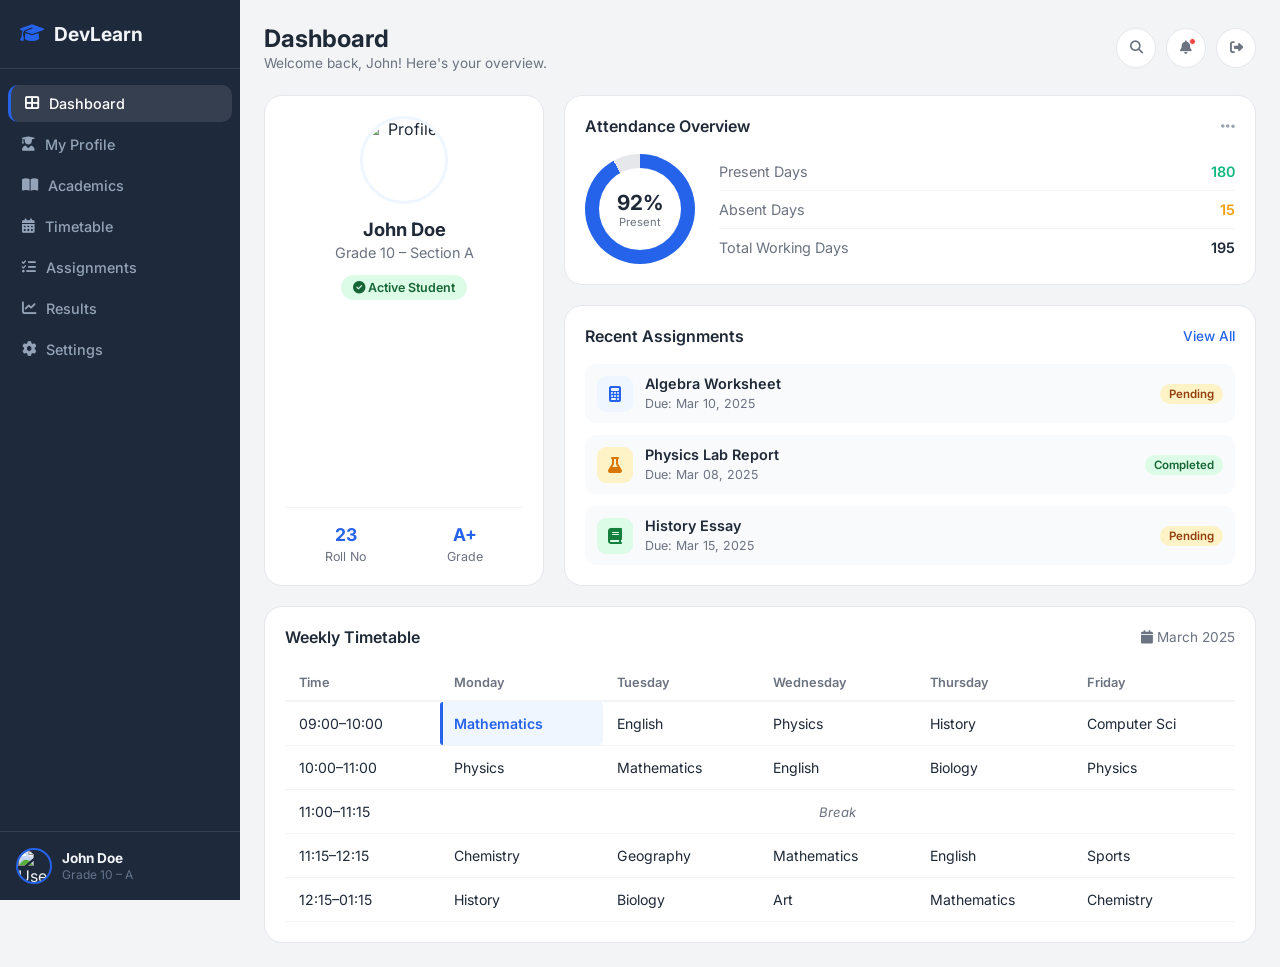
==== student_dashboard_responsive.html @ 27d44e16 "Add files via upload" ====
<!DOCTYPE html>
<html lang="en">

<head>
  <meta charset="UTF-8">
  <meta name="viewport" content="width=device-width, initial-scale=1.0">
  <title>DevLearn</title>
  <style>
    :root {
      --primary: #2563EB;
      --dark-blue: #1E40AF;
      --accent: #EFF6FF;
      --bg: #F3F4F6;
      --sidebar: #1E293B;
      --card: #fff;
      --text: #1F2937;
      --muted: #6B7280;
      --light: #F1F5F9;
      --success: #10B981;
      --warning: #F59E0B;
      --danger: #EF4444;
      --sw: 240px
    }

    * {
      margin: 0;
      padding: 0;
      box-sizing: border-box
    }

    body {
      font-family: 'Inter', sans-serif;
      background: var(--bg);
      color: var(--text);
      display: flex;
      min-height: 100vh
    }

    .sidebar {
      width: var(--sw);
      background: var(--sidebar);
      color: var(--light);
      display: flex;
      flex-direction: column;
      position: fixed;
      height: 100vh;
      left: 0;
      top: 0;
      z-index: 200;
      transition: transform .3s
    }

    .brand {
      padding: 22px 20px;
      font-size: 1.2rem;
      font-weight: 700;
      display: flex;
      align-items: center;
      gap: 10px;
      border-bottom: 1px solid rgba(255, 255, 255, .1)
    }

    .brand i {
      color: var(--primary)
    }

    .nav-links {
      list-style: none;
      padding: 16px 8px;
      flex-grow: 1;
      overflow-y: auto
    }

    .nav-links li {
      margin-bottom: 4px
    }

    .nav-links a {
      display: flex;
      align-items: center;
      gap: 10px;
      padding: 10px 14px;
      color: #94A3B8;
      text-decoration: none;
      border-radius: 10px;
      transition: all .2s;
      font-size: .9rem;
      font-weight: 500
    }

    .nav-links a:hover,
    .nav-links a.active {
      background: rgba(255, 255, 255, .1);
      color: #fff
    }

    .nav-links a.active {
      border-left: 3px solid var(--primary)
    }

    .user-mini {
      padding: 16px;
      border-top: 1px solid rgba(255, 255, 255, .1);
      display: flex;
      align-items: center;
      gap: 10px
    }

    .user-mini img {
      width: 36px;
      height: 36px;
      border-radius: 50%;
      object-fit: cover;
      border: 2px solid var(--primary)
    }

    .user-mini div {
      font-size: .85rem
    }

    .user-mini small {
      color: #64748B;
      font-size: .75rem
    }

    .overlay {
      display: none;
      position: fixed;
      inset: 0;
      background: rgba(0, 0, 0, .4);
      z-index: 150
    }

    .overlay.show {
      display: block
    }

    .main {
      margin-left: var(--sw);
      flex-grow: 1;
      padding: 24px;
      width: calc(100% - var(--sw));
      transition: margin .3s, width .3s
    }

    .topbar {
      display: flex;
      justify-content: space-between;
      align-items: center;
      margin-bottom: 24px;
      gap: 12px
    }

    .page-title h1 {
      font-size: 1.5rem;
      font-weight: 700
    }

    .page-title p {
      color: var(--muted);
      font-size: .85rem;
      margin-top: 2px
    }

    .top-actions {
      display: flex;
      gap: 10px;
      flex-shrink: 0
    }

    .icon-btn {
      width: 40px;
      height: 40px;
      border-radius: 50%;
      background: #fff;
      border: 1px solid #E5E7EB;
      display: flex;
      align-items: center;
      justify-content: center;
      color: var(--muted);
      cursor: pointer;
      transition: all .2s;
      position: relative
    }

    .icon-btn:hover {
      color: var(--primary)
    }

    .badge-dot {
      position: absolute;
      top: 9px;
      right: 9px;
      width: 7px;
      height: 7px;
      background: var(--danger);
      border-radius: 50%;
      border: 1px solid #fff
    }

    .hamburger {
      display: none;
      background: none;
      border: none;
      font-size: 1.3rem;
      cursor: pointer;
      color: var(--text);
      padding: 6px;
      border-radius: 8px
    }

    .grid {
      display: grid;
      grid-template-columns: 280px 1fr;
      gap: 20px
    }

    .card {
      background: #fff;
      border-radius: 18px;
      padding: 20px;
      border: 1px solid #E5E7EB;
      transition: box-shadow .2s
    }

    .card:hover {
      box-shadow: 0 4px 12px rgba(0, 0, 0, .08)
    }

    .card-header {
      display: flex;
      justify-content: space-between;
      align-items: center;
      margin-bottom: 18px
    }

    .card-title {
      font-size: 1rem;
      font-weight: 600
    }

    .profile-card {
      grid-row: span 2;
      text-align: center;
      display: flex;
      flex-direction: column;
      align-items: center
    }

    .profile-img {
      width: 88px;
      height: 88px;
      border-radius: 50%;
      object-fit: cover;
      margin-bottom: 14px;
      border: 3px solid var(--accent)
    }

    .profile-name {
      font-size: 1.15rem;
      font-weight: 700;
      margin-bottom: 4px
    }

    .profile-class {
      color: var(--muted);
      margin-bottom: 14px;
      font-size: .9rem
    }

    .status-badge {
      background: #DCFCE7;
      color: #166534;
      padding: 5px 12px;
      border-radius: 20px;
      font-size: .78rem;
      font-weight: 600;
      margin-bottom: 20px;
      display: inline-block
    }

    .profile-stats {
      width: 100%;
      display: flex;
      justify-content: space-around;
      margin-top: auto;
      padding-top: 16px;
      border-top: 1px solid #F3F4F6
    }

    .stat-item h4 {
      font-size: 1.1rem;
      font-weight: 700;
      color: var(--primary)
    }

    .stat-item span {
      font-size: .78rem;
      color: var(--muted)
    }

    .att-wrap {
      display: flex;
      align-items: center;
      gap: 24px;
      flex-wrap: wrap
    }

    .progress-circle {
      position: relative;
      width: 110px;
      height: 110px;
      border-radius: 50%;
      background: conic-gradient(var(--primary) 0% 92%, #E5E7EB 92% 100%);
      display: flex;
      align-items: center;
      justify-content: center;
      flex-shrink: 0
    }

    .progress-inner {
      width: 82px;
      height: 82px;
      background: #fff;
      border-radius: 50%;
      display: flex;
      align-items: center;
      justify-content: center;
      flex-direction: column
    }

    .progress-inner span {
      font-size: 1.3rem;
      font-weight: 700
    }

    .progress-inner small {
      font-size: .7rem;
      color: var(--muted)
    }

    .att-details {
      flex-grow: 1;
      min-width: 160px
    }

    .detail-row {
      display: flex;
      justify-content: space-between;
      margin-bottom: 10px;
      padding-bottom: 10px;
      border-bottom: 1px solid #F3F4F6;
      font-size: .9rem
    }

    .detail-row:last-child {
      border-bottom: none;
      margin-bottom: 0;
      padding-bottom: 0
    }

    .detail-label {
      color: var(--muted)
    }

    .detail-value {
      font-weight: 600
    }

    .text-success {
      color: var(--success)
    }

    .text-warning {
      color: var(--warning)
    }

    .asgn-list {
      display: flex;
      flex-direction: column;
      gap: 12px
    }

    .asgn-item {
      display: flex;
      align-items: center;
      justify-content: space-between;
      padding: 11px 12px;
      background: #F8FAFC;
      border-radius: 11px;
      transition: background .2s;
      gap: 10px
    }

    .asgn-item:hover {
      background: #F1F5F9
    }

    .asgn-info {
      display: flex;
      align-items: center;
      gap: 12px;
      min-width: 0
    }

    .subj-icon {
      width: 36px;
      height: 36px;
      background: var(--accent);
      color: var(--primary);
      border-radius: 9px;
      display: flex;
      align-items: center;
      justify-content: center;
      font-size: 1rem;
      flex-shrink: 0
    }

    .asgn-text h5 {
      font-size: .9rem;
      font-weight: 600;
      white-space: nowrap;
      overflow: hidden;
      text-overflow: ellipsis
    }

    .asgn-text small {
      color: var(--muted);
      font-size: .78rem
    }

    .badge-completed {
      background: #DCFCE7;
      color: #166534;
      padding: 3px 9px;
      border-radius: 20px;
      font-size: .72rem;
      font-weight: 600;
      white-space: nowrap
    }

    .badge-pending {
      background: #FEF3C7;
      color: #92400E;
      padding: 3px 9px;
      border-radius: 20px;
      font-size: .72rem;
      font-weight: 600;
      white-space: nowrap
    }

    .timetable {
      grid-column: 1/-1
    }

    .tt-wrap {
      overflow-x: auto;
      -webkit-overflow-scrolling: touch
    }

    table {
      width: 100%;
      border-collapse: collapse;
      min-width: 520px
    }

    th {
      text-align: left;
      padding: 10px 14px;
      color: var(--muted);
      font-size: .8rem;
      font-weight: 600;
      border-bottom: 2px solid #F3F4F6;
      white-space: nowrap
    }

    td {
      padding: 13px 14px;
      font-size: .88rem;
      border-bottom: 1px solid #F3F4F6;
      white-space: nowrap
    }

    .current-day {
      background: var(--accent);
      color: var(--primary);
      font-weight: 600;
      border-radius: 6px
    }

    .current-period {
      position: relative
    }

    .current-period::after {
      content: '';
      position: absolute;
      left: 0;
      top: 0;
      bottom: 0;
      width: 3px;
      background: var(--primary);
      border-radius: 3px 0 0 3px
    }

    @media(max-width:900px) {
      .grid {
        grid-template-columns: 1fr
      }

      .profile-card {
        grid-row: auto
      }
    }

    @media(max-width:768px) {
      .sidebar {
        transform: translateX(-100%)
      }

      .sidebar.open {
        transform: translateX(0)
      }

      .main {
        margin-left: 0;
        width: 100%;
        padding: 16px
      }

      .hamburger {
        display: flex;
        align-items: center;
        justify-content: center
      }

      .timetable {
        grid-column: auto
      }
    }

    @media(max-width:480px) {
      .att-wrap {
        flex-direction: column;
        align-items: flex-start
      }

      .progress-circle {
        align-self: center
      }

      .att-details {
        width: 100%
      }

      .page-title h1 {
        font-size: 1.2rem
      }

      .top-actions .icon-btn:not(:last-child) {
        display: none
      }
    }
  </style>
  <link rel="stylesheet" href="https://cdnjs.cloudflare.com/ajax/libs/font-awesome/6.4.0/css/all.min.css">
  <link href="https://fonts.googleapis.com/css2?family=Inter:wght@400;500;600;700&display=swap" rel="stylesheet">

</head>

<body>
  <div class="overlay" id="overlay" onclick="closeSidebar()"></div>

  <nav class="sidebar" id="sidebar">
    <div class="brand"><i class="fas fa-graduation-cap"></i>DevLearn</div>
    <ul class="nav-links">
      <li><a href="#" class="active"><i class="fas fa-th-large"></i> Dashboard</a></li>
      <li><a href="#"><i class="fas fa-user-graduate"></i> My Profile</a></li>
      <li><a href="#"><i class="fas fa-book-open"></i> Academics</a></li>
      <li><a href="#"><i class="fas fa-calendar-alt"></i> Timetable</a></li>
      <li><a href="#"><i class="fas fa-tasks"></i> Assignments</a></li>
      <li><a href="#"><i class="fas fa-chart-line"></i> Results</a></li>
      <li><a href="#"><i class="fas fa-cog"></i> Settings</a></li>
    </ul>
    <div class="user-mini">
      <img src="https://picsum.photos/seed/student1/100/100" alt="User">
      <div><strong>John Doe</strong><br><small>Grade 10 – A</small></div>
    </div>
  </nav>

  <main class="main" id="main">
    <header class="topbar">
      <div style="display:flex;align-items:center;gap:12px">
        <button class="hamburger" id="menuBtn" onclick="toggleSidebar()"><i class="fas fa-bars"></i></button>
        <div class="page-title">
          <h1>Dashboard</h1>
          <p>Welcome back, John! Here's your overview.</p>
        </div>
      </div>
      <div class="top-actions">
        <button class="icon-btn"><i class="fas fa-search"></i></button>
        <button class="icon-btn"><i class="fas fa-bell"></i><span class="badge-dot"></span></button>
        <button class="icon-btn"><i class="fas fa-sign-out-alt"></i></button>
      </div>
    </header>

    <div class="grid">
      <div class="card profile-card">
        <img src="https://picsum.photos/seed/student1/200/200" alt="Profile" class="profile-img">
        <h2 class="profile-name">John Doe</h2>
        <p class="profile-class">Grade 10 – Section A</p>
        <span class="status-badge"><i class="fas fa-check-circle"></i> Active Student</span>
        <div class="profile-stats">
          <div class="stat-item">
            <h4>23</h4><span>Roll No</span>
          </div>
          <div class="stat-item">
            <h4>A+</h4><span>Grade</span>
          </div>
        </div>
      </div>

      <div class="card">
        <div class="card-header">
          <h3 class="card-title">Attendance Overview</h3>
          <i class="fas fa-ellipsis-h" style="color:#9CA3AF;cursor:pointer"></i>
        </div>
        <div class="att-wrap">
          <div class="progress-circle">
            <div class="progress-inner"><span>92%</span><small>Present</small></div>
          </div>
          <div class="att-details">
            <div class="detail-row"><span class="detail-label">Present Days</span><span
                class="detail-value text-success">180</span></div>
            <div class="detail-row"><span class="detail-label">Absent Days</span><span
                class="detail-value text-warning">15</span></div>
            <div class="detail-row"><span class="detail-label">Total Working Days</span><span
                class="detail-value">195</span></div>
          </div>
        </div>
      </div>

      <div class="card">
        <div class="card-header">
          <h3 class="card-title">Recent Assignments</h3>
          <a href="#" style="color:var(--primary);text-decoration:none;font-size:.85rem;font-weight:500">View All</a>
        </div>
        <div class="asgn-list">
          <div class="asgn-item">
            <div class="asgn-info">
              <div class="subj-icon"><i class="fas fa-calculator"></i></div>
              <div class="asgn-text">
                <h5>Algebra Worksheet</h5><small>Due: Mar 10, 2025</small>
              </div>
            </div>
            <span class="badge-pending">Pending</span>
          </div>
          <div class="asgn-item">
            <div class="asgn-info">
              <div class="subj-icon" style="background:#FEF3C7;color:#D97706"><i class="fas fa-flask"></i></div>
              <div class="asgn-text">
                <h5>Physics Lab Report</h5><small>Due: Mar 08, 2025</small>
              </div>
            </div>
            <span class="badge-completed">Completed</span>
          </div>
          <div class="asgn-item">
            <div class="asgn-info">
              <div class="subj-icon" style="background:#DCFCE7;color:#15803D"><i class="fas fa-book"></i></div>
              <div class="asgn-text">
                <h5>History Essay</h5><small>Due: Mar 15, 2025</small>
              </div>
            </div>
            <span class="badge-pending">Pending</span>
          </div>
        </div>
      </div>

      <div class="card timetable">
        <div class="card-header">
          <h3 class="card-title">Weekly Timetable</h3>
          <span style="font-size:.85rem;color:var(--muted)"><i class="fas fa-calendar"></i> March 2025</span>
        </div>
        <div class="tt-wrap">
          <table>
            <thead>
              <tr>
                <th>Time</th>
                <th>Monday</th>
                <th>Tuesday</th>
                <th>Wednesday</th>
                <th>Thursday</th>
                <th>Friday</th>
              </tr>
            </thead>
            <tbody>
              <tr>
                <td>09:00–10:00</td>
                <td class="current-day current-period">Mathematics</td>
                <td>English</td>
                <td>Physics</td>
                <td>History</td>
                <td>Computer Sci</td>
              </tr>
              <tr>
                <td>10:00–11:00</td>
                <td>Physics</td>
                <td>Mathematics</td>
                <td>English</td>
                <td>Biology</td>
                <td>Physics</td>
              </tr>
              <tr>
                <td>11:00–11:15</td>
                <td colspan="5" style="text-align:center;color:var(--muted);font-size:.82rem;font-style:italic">Break
                </td>
              </tr>
              <tr>
                <td>11:15–12:15</td>
                <td>Chemistry</td>
                <td>Geography</td>
                <td>Mathematics</td>
                <td>English</td>
                <td>Sports</td>
              </tr>
              <tr>
                <td>12:15–01:15</td>
                <td>History</td>
                <td>Biology</td>
                <td>Art</td>
                <td>Mathematics</td>
                <td>Chemistry</td>
              </tr>
            </tbody>
          </table>
        </div>
      </div>
    </div>
  </main>
  <script>
    function toggleSidebar() {
      const s = document.getElementById('sidebar');
      const o = document.getElementById('overlay');
      s.classList.toggle('open');
      o.classList.toggle('show');
    }
    function closeSidebar() {
      document.getElementById('sidebar').classList.remove('open');
      document.getElementById('overlay').classList.remove('show');
    }
    window.addEventListener('resize', () => {
      if (window.innerWidth > 768) closeSidebar();
    });
  </script>
</body>

</html>
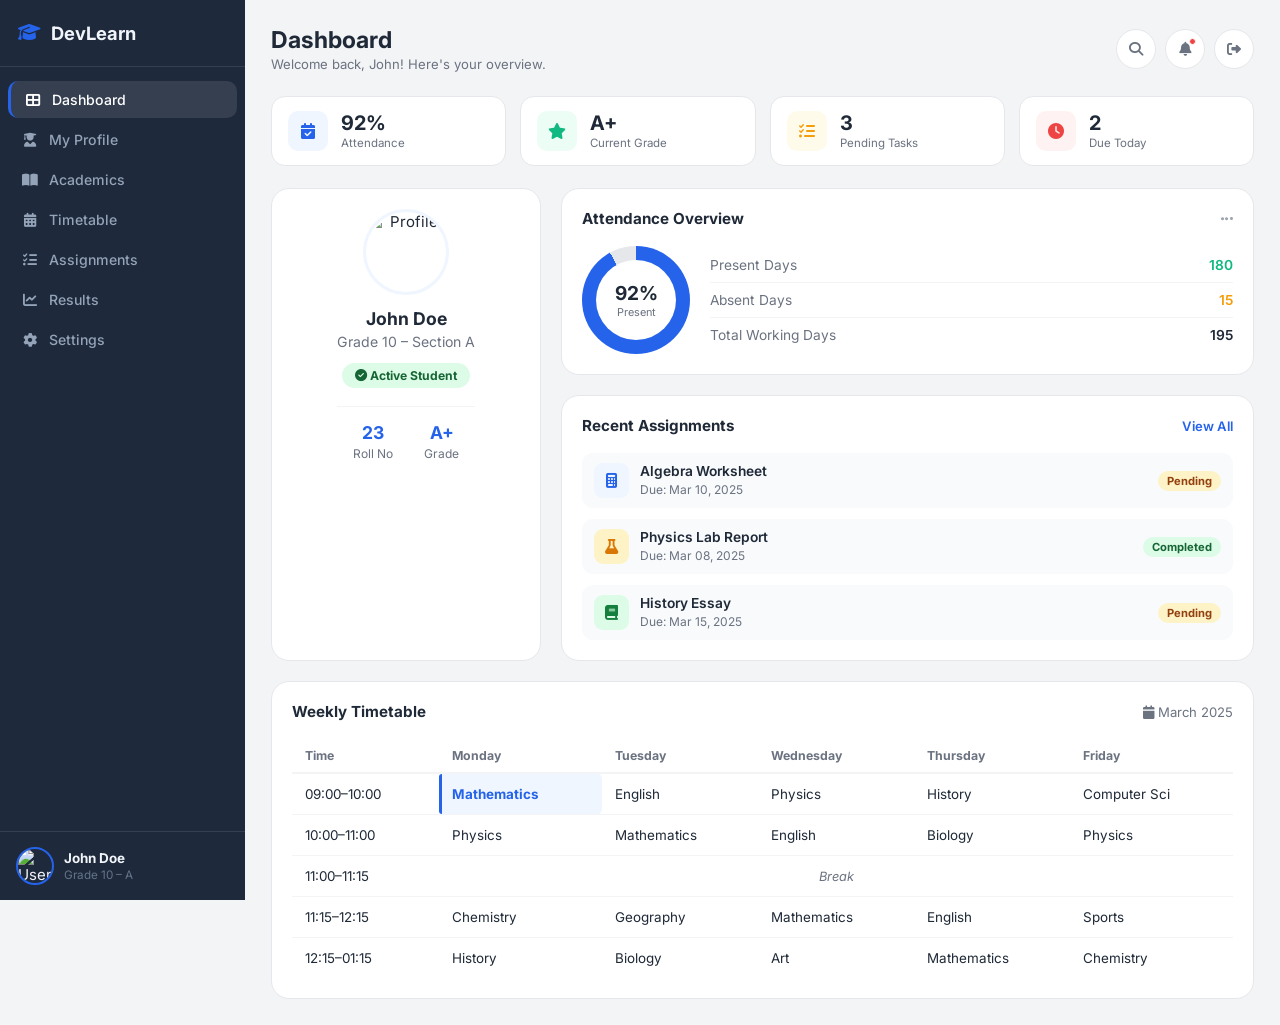
==== commit af1aa7a6: "Update student_dashboard_responsive.html" ====
--- a/student_dashboard_responsive.html
+++ b/student_dashboard_responsive.html
@@ -4,7 +4,7 @@
 <head>
   <meta charset="UTF-8">
   <meta name="viewport" content="width=device-width, initial-scale=1.0">
-  <title>DevLearn</title>
+  <title>Document</title>
   <style>
     :root {
       --primary: #2563EB;
@@ -19,7 +19,7 @@
       --success: #10B981;
       --warning: #F59E0B;
       --danger: #EF4444;
-      --sw: 240px
+      --sw: 245px
     }
 
     * {
@@ -33,9 +33,11 @@
       background: var(--bg);
       color: var(--text);
       display: flex;
-      min-height: 100vh
-    }
-
+      min-height: 100vh;
+      font-size: 15px
+    }
+
+    /* ── SIDEBAR ── */
     .sidebar {
       width: var(--sw);
       background: var(--sidebar);
@@ -47,45 +49,53 @@
       left: 0;
       top: 0;
       z-index: 200;
-      transition: transform .3s
+      transition: transform .3s ease;
+      overflow-y: auto
     }
 
     .brand {
-      padding: 22px 20px;
-      font-size: 1.2rem;
+      padding: 22px 18px;
+      font-size: 1.15rem;
       font-weight: 700;
       display: flex;
       align-items: center;
       gap: 10px;
-      border-bottom: 1px solid rgba(255, 255, 255, .1)
+      border-bottom: 1px solid rgba(255, 255, 255, .1);
+      flex-shrink: 0
     }
 
     .brand i {
-      color: var(--primary)
+      color: var(--primary);
+      font-size: 18px
     }
 
     .nav-links {
       list-style: none;
-      padding: 16px 8px;
-      flex-grow: 1;
-      overflow-y: auto
+      padding: 14px 8px;
+      flex-grow: 1
     }
 
     .nav-links li {
-      margin-bottom: 4px
+      margin-bottom: 3px
     }
 
     .nav-links a {
       display: flex;
       align-items: center;
-      gap: 10px;
+      gap: 11px;
       padding: 10px 14px;
       color: #94A3B8;
       text-decoration: none;
       border-radius: 10px;
       transition: all .2s;
-      font-size: .9rem;
+      font-size: .88rem;
       font-weight: 500
+    }
+
+    .nav-links a i {
+      font-size: 14px;
+      width: 16px;
+      text-align: center
     }
 
     .nav-links a:hover,
@@ -99,35 +109,46 @@
     }
 
     .user-mini {
-      padding: 16px;
+      padding: 15px 16px;
       border-top: 1px solid rgba(255, 255, 255, .1);
       display: flex;
       align-items: center;
-      gap: 10px
+      gap: 10px;
+      flex-shrink: 0
     }
 
     .user-mini img {
-      width: 36px;
-      height: 36px;
+      width: 38px;
+      height: 38px;
       border-radius: 50%;
       object-fit: cover;
-      border: 2px solid var(--primary)
-    }
-
-    .user-mini div {
-      font-size: .85rem
+      border: 2px solid var(--primary);
+      flex-shrink: 0
+    }
+
+    .user-mini .u-info {
+      font-size: .84rem;
+      min-width: 0
+    }
+
+    .user-mini .u-info strong {
+      display: block;
+      white-space: nowrap;
+      overflow: hidden;
+      text-overflow: ellipsis
     }
 
     .user-mini small {
       color: #64748B;
-      font-size: .75rem
-    }
-
+      font-size: .73rem
+    }
+
+    /* ── OVERLAY ── */
     .overlay {
       display: none;
       position: fixed;
       inset: 0;
-      background: rgba(0, 0, 0, .4);
+      background: rgba(0, 0, 0, .45);
       z-index: 150
     }
 
@@ -135,36 +156,64 @@
       display: block
     }
 
+    /* ── MAIN ── */
     .main {
       margin-left: var(--sw);
       flex-grow: 1;
-      padding: 24px;
-      width: calc(100% - var(--sw));
-      transition: margin .3s, width .3s
-    }
-
+      padding: 26px;
+      width: calc(100% - var(--sw))
+    }
+
+    /* ── TOPBAR ── */
     .topbar {
       display: flex;
       justify-content: space-between;
       align-items: center;
       margin-bottom: 24px;
-      gap: 12px
+      gap: 10px;
+      flex-wrap: wrap
+    }
+
+    .topbar-left {
+      display: flex;
+      align-items: center;
+      gap: 12px;
+      min-width: 0
+    }
+
+    .hamburger {
+      display: none;
+      background: none;
+      border: none;
+      font-size: 1.25rem;
+      cursor: pointer;
+      color: var(--text);
+      padding: 7px;
+      border-radius: 8px;
+      line-height: 1;
+      flex-shrink: 0
     }
 
     .page-title h1 {
-      font-size: 1.5rem;
-      font-weight: 700
+      font-size: 1.45rem;
+      font-weight: 700;
+      white-space: nowrap;
+      overflow: hidden;
+      text-overflow: ellipsis
     }
 
     .page-title p {
       color: var(--muted);
-      font-size: .85rem;
-      margin-top: 2px
+      font-size: .82rem;
+      margin-top: 2px;
+      white-space: nowrap;
+      overflow: hidden;
+      text-overflow: ellipsis
     }
 
     .top-actions {
       display: flex;
-      gap: 10px;
+      gap: 9px;
       flex-shrink: 0
     }
 
@@ -180,43 +229,98 @@
       color: var(--muted);
       cursor: pointer;
       transition: all .2s;
-      position: relative
+      position: relative;
+      font-size: 14px
     }
 
     .icon-btn:hover {
-      color: var(--primary)
+      color: var(--primary);
+      border-color: #BFDBFE
     }
 
     .badge-dot {
       position: absolute;
-      top: 9px;
-      right: 9px;
+      top: 8px;
+      right: 8px;
       width: 7px;
       height: 7px;
       background: var(--danger);
       border-radius: 50%;
-      border: 1px solid #fff
-    }
-
-    .hamburger {
-      display: none;
-      background: none;
-      border: none;
-      font-size: 1.3rem;
-      cursor: pointer;
-      color: var(--text);
-      padding: 6px;
-      border-radius: 8px
-    }
-
+      border: 1.5px solid #fff
+    }
+
+    /* ── QUICK STATS (new row) ── */
+    .quick-stats {
+      display: grid;
+      grid-template-columns: repeat(4, 1fr);
+      gap: 14px;
+      margin-bottom: 22px
+    }
+
+    .qs-card {
+      background: var(--card);
+      border-radius: 14px;
+      padding: 14px 16px;
+      border: 1px solid #E5E7EB;
+      display: flex;
+      align-items: center;
+      gap: 13px
+    }
+
+    .qs-icon {
+      width: 40px;
+      height: 40px;
+      border-radius: 10px;
+      display: flex;
+      align-items: center;
+      justify-content: center;
+      font-size: 16px;
+      flex-shrink: 0
+    }
+
+    .qs-icon.blue {
+      background: #EFF6FF;
+      color: var(--primary)
+    }
+
+    .qs-icon.green {
+      background: #ECFDF5;
+      color: var(--success)
+    }
+
+    .qs-icon.amber {
+      background: #FFFBEB;
+      color: var(--warning)
+    }
+
+    .qs-icon.red {
+      background: #FEF2F2;
+      color: var(--danger)
+    }
+
+    .qs-num {
+      font-size: 1.25rem;
+      font-weight: 700;
+      line-height: 1.1;
+      color: var(--text)
+    }
+
+    .qs-lbl {
+      font-size: .72rem;
+      color: var(--muted);
+      margin-top: 2px
+    }
+
+    /* ── GRID ── */
     .grid {
       display: grid;
-      grid-template-columns: 280px 1fr;
+      grid-template-columns: 270px 1fr;
       gap: 20px
     }
 
+    /* ── CARDS ── */
     .card {
-      background: #fff;
+      background: var(--card);
       border-radius: 18px;
       padding: 20px;
       border: 1px solid #E5E7EB;
@@ -224,7 +328,7 @@
     }
 
     .card:hover {
-      box-shadow: 0 4px 12px rgba(0, 0, 0, .08)
+      box-shadow: 0 4px 14px rgba(0, 0, 0, .07)
     }
 
     .card-header {
@@ -235,10 +339,11 @@
     }
 
     .card-title {
-      font-size: 1rem;
-      font-weight: 600
-    }
-
+      font-size: .95rem;
+      font-weight: 700
+    }
+
+    /* ── PROFILE CARD ── */
     .profile-card {
       grid-row: span 2;
       text-align: center;
@@ -248,34 +353,34 @@
     }
 
     .profile-img {
-      width: 88px;
-      height: 88px;
+      width: 86px;
+      height: 86px;
       border-radius: 50%;
       object-fit: cover;
-      margin-bottom: 14px;
+      margin-bottom: 13px;
       border: 3px solid var(--accent)
     }
 
     .profile-name {
-      font-size: 1.15rem;
+      font-size: 1.1rem;
       font-weight: 700;
       margin-bottom: 4px
     }
 
     .profile-class {
       color: var(--muted);
-      margin-bottom: 14px;
-      font-size: .9rem
+      margin-bottom: 13px;
+      font-size: .88rem
     }
 
     .status-badge {
       background: #DCFCE7;
       color: #166534;
-      padding: 5px 12px;
+      padding: 5px 13px;
       border-radius: 20px;
-      font-size: .78rem;
-      font-weight: 600;
-      margin-bottom: 20px;
+      font-size: .76rem;
+      font-weight: 700;
+      margin-bottom: 18px;
       display: inline-block
     }
 
@@ -284,7 +389,7 @@
       display: flex;
       justify-content: space-around;
       margin-top: auto;
-      padding-top: 16px;
+      padding-top: 15px;
       border-top: 1px solid #F3F4F6
     }
 
@@ -295,21 +400,22 @@
     }
 
     .stat-item span {
-      font-size: .78rem;
+      font-size: .75rem;
       color: var(--muted)
     }
 
+    /* ── ATTENDANCE ── */
     .att-wrap {
       display: flex;
       align-items: center;
-      gap: 24px;
+      gap: 20px;
       flex-wrap: wrap
     }
 
     .progress-circle {
       position: relative;
-      width: 110px;
-      height: 110px;
+      width: 108px;
+      height: 108px;
       border-radius: 50%;
       background: conic-gradient(var(--primary) 0% 92%, #E5E7EB 92% 100%);
       display: flex;
@@ -319,8 +425,8 @@
     }
 
     .progress-inner {
-      width: 82px;
-      height: 82px;
+      width: 80px;
+      height: 80px;
       background: #fff;
       border-radius: 50%;
       display: flex;
@@ -330,27 +436,27 @@
     }
 
     .progress-inner span {
-      font-size: 1.3rem;
+      font-size: 1.2rem;
       font-weight: 700
     }
 
     .progress-inner small {
-      font-size: .7rem;
+      font-size: .68rem;
       color: var(--muted)
     }
 
     .att-details {
       flex-grow: 1;
-      min-width: 160px
+      min-width: 140px
     }
 
     .detail-row {
       display: flex;
       justify-content: space-between;
-      margin-bottom: 10px;
-      padding-bottom: 10px;
+      margin-bottom: 9px;
+      padding-bottom: 9px;
       border-bottom: 1px solid #F3F4F6;
-      font-size: .9rem
+      font-size: .86rem
     }
 
     .detail-row:last-child {
@@ -375,17 +481,18 @@
       color: var(--warning)
     }
 
+    /* ── ASSIGNMENTS ── */
     .asgn-list {
       display: flex;
       flex-direction: column;
-      gap: 12px
+      gap: 11px
     }
 
     .asgn-item {
       display: flex;
       align-items: center;
       justify-content: space-between;
-      padding: 11px 12px;
+      padding: 10px 12px;
       background: #F8FAFC;
       border-radius: 11px;
       transition: background .2s;
@@ -399,25 +506,25 @@
     .asgn-info {
       display: flex;
       align-items: center;
-      gap: 12px;
+      gap: 11px;
       min-width: 0
     }
 
     .subj-icon {
-      width: 36px;
-      height: 36px;
+      width: 35px;
+      height: 35px;
       background: var(--accent);
       color: var(--primary);
       border-radius: 9px;
       display: flex;
       align-items: center;
       justify-content: center;
-      font-size: 1rem;
+      font-size: .95rem;
       flex-shrink: 0
     }
 
     .asgn-text h5 {
-      font-size: .9rem;
+      font-size: .86rem;
       font-weight: 600;
       white-space: nowrap;
       overflow: hidden;
@@ -426,7 +533,7 @@
 
     .asgn-text small {
       color: var(--muted);
-      font-size: .78rem
+      font-size: .75rem
     }
 
     .badge-completed {
@@ -434,8 +541,8 @@
       color: #166534;
       padding: 3px 9px;
       border-radius: 20px;
-      font-size: .72rem;
-      font-weight: 600;
+      font-size: .7rem;
+      font-weight: 700;
       white-space: nowrap
     }
 
@@ -444,11 +551,12 @@
       color: #92400E;
       padding: 3px 9px;
       border-radius: 20px;
-      font-size: .72rem;
-      font-weight: 600;
+      font-size: .7rem;
+      font-weight: 700;
       white-space: nowrap
     }
 
+    /* ── TIMETABLE ── */
     .timetable {
       grid-column: 1/-1
     }
@@ -461,30 +569,38 @@
     table {
       width: 100%;
       border-collapse: collapse;
-      min-width: 520px
+      min-width: 480px
     }
 
     th {
       text-align: left;
-      padding: 10px 14px;
+      padding: 9px 13px;
       color: var(--muted);
-      font-size: .8rem;
-      font-weight: 600;
+      font-size: .77rem;
+      font-weight: 700;
       border-bottom: 2px solid #F3F4F6;
       white-space: nowrap
     }
 
     td {
-      padding: 13px 14px;
-      font-size: .88rem;
+      padding: 12px 13px;
+      font-size: .84rem;
       border-bottom: 1px solid #F3F4F6;
       white-space: nowrap
+    }
+
+    tr:last-child td {
+      border-bottom: none
+    }
+
+    tr:hover td {
+      background: #FAFAFA
     }
 
     .current-day {
       background: var(--accent);
       color: var(--primary);
-      font-weight: 600;
+      font-weight: 700;
       border-radius: 6px
     }
 
@@ -503,16 +619,115 @@
       border-radius: 3px 0 0 3px
     }
 
+    /* ── BOTTOM NAV (mobile) ── */
+    .bottom-nav {
+      display: none;
+      position: fixed;
+      bottom: 0;
+      left: 0;
+      right: 0;
+      background: var(--sidebar);
+      padding: 8px 0 env(safe-area-inset-bottom, 8px);
+      z-index: 199;
+      border-top: 1px solid rgba(255, 255, 255, .08)
+    }
+
+    .bottom-nav ul {
+      display: flex;
+      list-style: none;
+      justify-content: space-around
+    }
+
+    .bottom-nav a {
+      display: flex;
+      flex-direction: column;
+      align-items: center;
+      gap: 3px;
+      color: #64748B;
+      text-decoration: none;
+      font-size: .62rem;
+      font-weight: 500;
+      padding: 4px 10px;
+      border-radius: 8px;
+      transition: color .2s
+    }
+
+    .bottom-nav a.active,
+    .bottom-nav a:hover {
+      color: #fff
+    }
+
+    .bottom-nav a i {
+      font-size: 17px
+    }
+
+    /* ════════════════════════════
+   RESPONSIVE BREAKPOINTS
+════════════════════════════ */
+
+    /* Large tablets / small laptops (≤1200px) */
+    @media(max-width:1200px) {
+      .quick-stats {
+        grid-template-columns: repeat(2, 1fr)
+      }
+    }
+
+    /* Tablets landscape (≤1024px) */
+    @media(max-width:1024px) {
+      :root {
+        --sw: 220px
+      }
+
+      .grid {
+        grid-template-columns: 240px 1fr;
+        gap: 16px
+      }
+
+      .main {
+        padding: 20px
+      }
+    }
+
+    /* Tablets portrait (≤900px) */
     @media(max-width:900px) {
       .grid {
         grid-template-columns: 1fr
       }
 
       .profile-card {
-        grid-row: auto
-      }
-    }
-
+        grid-row: auto;
+        flex-direction: row;
+        text-align: left;
+        align-items: center;
+        gap: 18px;
+        padding: 16px
+      }
+
+      .profile-img {
+        margin-bottom: 0;
+        width: 72px;
+        height: 72px
+      }
+
+      .profile-card>div.profile-stats {
+        border-top: none;
+        padding-top: 0;
+        flex-direction: column;
+        gap: 4px;
+        align-items: flex-start;
+        margin-top: 0
+      }
+
+      .stat-item h4 {
+        font-size: .95rem
+      }
+
+      .profile-card>.status-badge {
+        margin-bottom: 8px
+      }
+    }
+
+    /* Tablets portrait narrow (≤768px) — sidebar collapses */
     @media(max-width:768px) {
       .sidebar {
         transform: translateX(-100%)
@@ -525,7 +740,8 @@
       .main {
         margin-left: 0;
         width: 100%;
-        padding: 16px
+        padding: 14px;
+        padding-bottom: 80px
       }
 
       .hamburger {
@@ -534,40 +750,123 @@
         justify-content: center
       }
 
-      .timetable {
-        grid-column: auto
-      }
-    }
-
-    @media(max-width:480px) {
+      .bottom-nav {
+        display: block
+      }
+
+      .quick-stats {
+        gap: 10px
+      }
+
+      .qs-card {
+        padding: 12px
+      }
+
+      .qs-num {
+        font-size: 1.1rem
+      }
+    }
+
+    /* Large phones (≤600px) */
+    @media(max-width:600px) {
+      .quick-stats {
+        grid-template-columns: repeat(2, 1fr)
+      }
+
+      .profile-card {
+        flex-direction: column;
+        text-align: center;
+        align-items: center
+      }
+
+      .profile-img {
+        margin-bottom: 10px
+      }
+
+      .profile-card>.profile-stats {
+        border-top: 1px solid #F3F4F6;
+        padding-top: 14px;
+        flex-direction: row;
+        justify-content: space-around;
+        width: 100%
+      }
+
       .att-wrap {
         flex-direction: column;
-        align-items: flex-start
+        align-items: center
+      }
+
+      .att-details {
+        width: 100%
       }
 
       .progress-circle {
         align-self: center
       }
 
-      .att-details {
-        width: 100%
-      }
-
       .page-title h1 {
         font-size: 1.2rem
       }
 
+      .top-actions .icon-btn:nth-child(1) {
+        display: none
+      }
+    }
+
+    /* Small phones (≤400px) */
+    @media(max-width:400px) {
+      .quick-stats {
+        grid-template-columns: 1fr 1fr
+      }
+
+      .qs-card {
+        gap: 9px;
+        padding: 10px 11px
+      }
+
+      .qs-icon {
+        width: 34px;
+        height: 34px;
+        font-size: 14px
+      }
+
+      .qs-num {
+        font-size: 1rem
+      }
+
+      .main {
+        padding: 10px;
+        padding-bottom: 80px
+      }
+
+      .page-title h1 {
+        font-size: 1.1rem
+      }
+
+      .profile-img {
+        width: 64px;
+        height: 64px
+      }
+
+      td,
+      th {
+        padding: 9px 10px;
+        font-size: .78rem
+      }
+
       .top-actions .icon-btn:not(:last-child) {
         display: none
       }
     }
   </style>
+
   <link rel="stylesheet" href="https://cdnjs.cloudflare.com/ajax/libs/font-awesome/6.4.0/css/all.min.css">
   <link href="https://fonts.googleapis.com/css2?family=Inter:wght@400;500;600;700&display=swap" rel="stylesheet">
 
 </head>
 
 <body>
+
   <div class="overlay" id="overlay" onclick="closeSidebar()"></div>
 
   <nav class="sidebar" id="sidebar">
@@ -583,14 +882,25 @@
     </ul>
     <div class="user-mini">
       <img src="https://picsum.photos/seed/student1/100/100" alt="User">
-      <div><strong>John Doe</strong><br><small>Grade 10 – A</small></div>
+      <div class="u-info"><strong>John Doe</strong><small>Grade 10 – A</small></div>
     </div>
   </nav>
 
+  <!-- Mobile bottom nav -->
+  <nav class="bottom-nav">
+    <ul>
+      <li><a href="#" class="active"><i class="fas fa-th-large"></i>Home</a></li>
+      <li><a href="#"><i class="fas fa-book-open"></i>Academics</a></li>
+      <li><a href="#"><i class="fas fa-tasks"></i>Tasks</a></li>
+      <li><a href="#"><i class="fas fa-chart-line"></i>Results</a></li>
+      <li><a href="#"><i class="fas fa-user-graduate"></i>Profile</a></li>
+    </ul>
+  </nav>
+
   <main class="main" id="main">
     <header class="topbar">
-      <div style="display:flex;align-items:center;gap:12px">
-        <button class="hamburger" id="menuBtn" onclick="toggleSidebar()"><i class="fas fa-bars"></i></button>
+      <div class="topbar-left">
+        <button class="hamburger" onclick="toggleSidebar()"><i class="fas fa-bars"></i></button>
         <div class="page-title">
           <h1>Dashboard</h1>
           <p>Welcome back, John! Here's your overview.</p>
@@ -603,26 +913,62 @@
       </div>
     </header>
 
+    <!-- Quick stats row -->
+    <div class="quick-stats">
+      <div class="qs-card">
+        <div class="qs-icon blue"><i class="fas fa-calendar-check"></i></div>
+        <div>
+          <div class="qs-num">92%</div>
+          <div class="qs-lbl">Attendance</div>
+        </div>
+      </div>
+      <div class="qs-card">
+        <div class="qs-icon green"><i class="fas fa-star"></i></div>
+        <div>
+          <div class="qs-num">A+</div>
+          <div class="qs-lbl">Current Grade</div>
+        </div>
+      </div>
+      <div class="qs-card">
+        <div class="qs-icon amber"><i class="fas fa-tasks"></i></div>
+        <div>
+          <div class="qs-num">3</div>
+          <div class="qs-lbl">Pending Tasks</div>
+        </div>
+      </div>
+      <div class="qs-card">
+        <div class="qs-icon red"><i class="fas fa-clock"></i></div>
+        <div>
+          <div class="qs-num">2</div>
+          <div class="qs-lbl">Due Today</div>
+        </div>
+      </div>
+    </div>
+
     <div class="grid">
+      <!-- Profile -->
       <div class="card profile-card">
         <img src="https://picsum.photos/seed/student1/200/200" alt="Profile" class="profile-img">
-        <h2 class="profile-name">John Doe</h2>
-        <p class="profile-class">Grade 10 – Section A</p>
-        <span class="status-badge"><i class="fas fa-check-circle"></i> Active Student</span>
-        <div class="profile-stats">
-          <div class="stat-item">
-            <h4>23</h4><span>Roll No</span>
-          </div>
-          <div class="stat-item">
-            <h4>A+</h4><span>Grade</span>
+        <div style="flex:1;min-width:0">
+          <h2 class="profile-name">John Doe</h2>
+          <p class="profile-class">Grade 10 – Section A</p>
+          <span class="status-badge"><i class="fas fa-check-circle"></i> Active Student</span>
+          <div class="profile-stats">
+            <div class="stat-item">
+              <h4>23</h4><span>Roll No</span>
+            </div>
+            <div class="stat-item">
+              <h4>A+</h4><span>Grade</span>
+            </div>
           </div>
         </div>
       </div>
 
+      <!-- Attendance -->
       <div class="card">
         <div class="card-header">
           <h3 class="card-title">Attendance Overview</h3>
-          <i class="fas fa-ellipsis-h" style="color:#9CA3AF;cursor:pointer"></i>
+          <i class="fas fa-ellipsis-h" style="color:#9CA3AF;cursor:pointer;font-size:14px"></i>
         </div>
         <div class="att-wrap">
           <div class="progress-circle">
@@ -639,10 +985,11 @@
         </div>
       </div>
 
+      <!-- Assignments -->
       <div class="card">
         <div class="card-header">
           <h3 class="card-title">Recent Assignments</h3>
-          <a href="#" style="color:var(--primary);text-decoration:none;font-size:.85rem;font-weight:500">View All</a>
+          <a href="#" style="color:var(--primary);text-decoration:none;font-size:.82rem;font-weight:600">View All</a>
         </div>
         <div class="asgn-list">
           <div class="asgn-item">
@@ -675,10 +1022,11 @@
         </div>
       </div>
 
+      <!-- Timetable -->
       <div class="card timetable">
         <div class="card-header">
           <h3 class="card-title">Weekly Timetable</h3>
-          <span style="font-size:.85rem;color:var(--muted)"><i class="fas fa-calendar"></i> March 2025</span>
+          <span style="font-size:.82rem;color:var(--muted)"><i class="fas fa-calendar"></i> March 2025</span>
         </div>
         <div class="tt-wrap">
           <table>
@@ -711,7 +1059,7 @@
               </tr>
               <tr>
                 <td>11:00–11:15</td>
-                <td colspan="5" style="text-align:center;color:var(--muted);font-size:.82rem;font-style:italic">Break
+                <td colspan="5" style="text-align:center;color:var(--muted);font-size:.8rem;font-style:italic">Break
                 </td>
               </tr>
               <tr>
@@ -736,12 +1084,11 @@
       </div>
     </div>
   </main>
+
   <script>
     function toggleSidebar() {
-      const s = document.getElementById('sidebar');
-      const o = document.getElementById('overlay');
-      s.classList.toggle('open');
-      o.classList.toggle('show');
+      document.getElementById('sidebar').classList.toggle('open');
+      document.getElementById('overlay').classList.toggle('show');
     }
     function closeSidebar() {
       document.getElementById('sidebar').classList.remove('open');
@@ -751,6 +1098,7 @@
       if (window.innerWidth > 768) closeSidebar();
     });
   </script>
+
 </body>
 
-</html>+</html>
